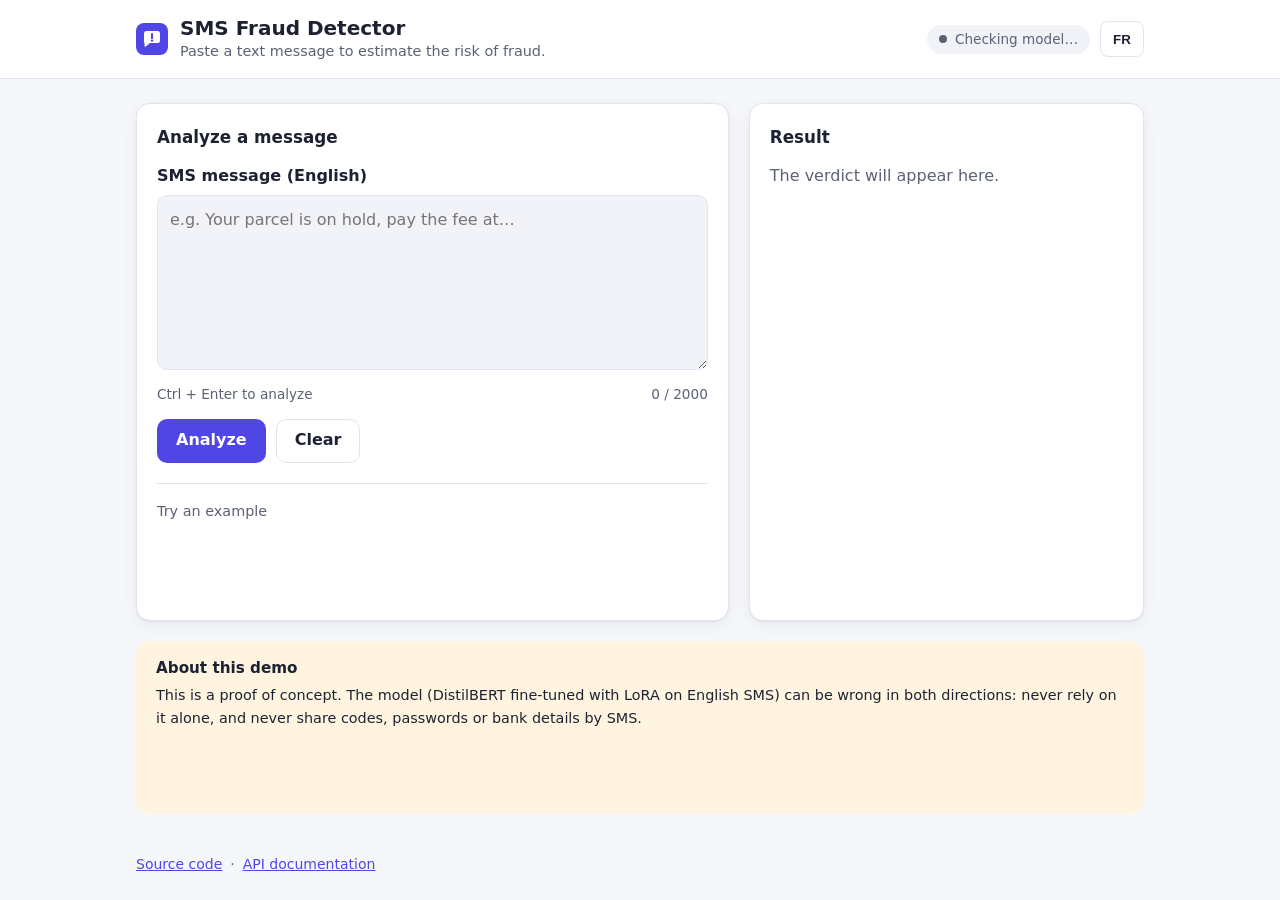
==== public/index.html @ 95bf5765 "feat(web): add the new page structure and styles in public/ public/ is what Vercel serves from its C" ====
<!DOCTYPE html>
<html lang="en">
<head>
    <meta charset="UTF-8">
    <meta name="viewport" content="width=device-width, initial-scale=1.0">
    <meta name="description" content="Check whether an SMS message looks like a fraud attempt.">
    <!-- Base URL of the API. Empty = same origin (Vercel, nginx). -->
    <meta name="api-base" content="">
    <title>SMS Fraud Detector</title>
    <link rel="icon" href="favicon.svg" type="image/svg+xml">
    <link rel="stylesheet" href="styles.css">
</head>
<body>
    <a class="skip-link" href="#message" data-i18n="skip">Skip to the message field</a>

    <header class="site-header">
        <div class="container header-row">
            <div class="brand">
                <img src="favicon.svg" alt="" width="32" height="32">
                <div>
                    <h1 data-i18n="title">SMS Fraud Detector</h1>
                    <p class="tagline" data-i18n="tagline">Paste a text message to estimate the risk of fraud.</p>
                </div>
            </div>
            <div class="header-tools">
                <span id="status" class="status status--pending" role="status">
                    <span class="status-dot" aria-hidden="true"></span>
                    <span id="statusText" data-i18n="status.checking">Checking model…</span>
                </span>
                <button id="langToggle" class="lang-toggle" type="button" aria-label="Français">FR</button>
            </div>
        </div>
    </header>

    <main class="container layout">
        <section class="card" aria-labelledby="analyzeTitle">
            <h2 id="analyzeTitle" data-i18n="analyze.title">Analyze a message</h2>
            <form id="analyzeForm" novalidate>
                <label for="message" class="field-label" data-i18n="analyze.label">SMS message (English)</label>
                <textarea id="message" name="message" rows="6" maxlength="2000"
                          data-i18n-placeholder="analyze.placeholder"
                          placeholder="e.g. Your parcel is on hold, pay the fee at…"
                          aria-describedby="counter hint"></textarea>
                <div class="field-meta">
                    <span id="hint" data-i18n="analyze.hint">Ctrl + Enter to analyze</span>
                    <span id="counter" aria-live="polite">0 / 2000</span>
                </div>
                <div class="actions">
                    <button id="analyzeButton" class="button button--primary" type="submit">
                        <span class="spinner" aria-hidden="true"></span>
                        <span data-i18n="analyze.submit">Analyze</span>
                    </button>
                    <button id="clearButton" class="button button--ghost" type="button" data-i18n="analyze.clear">Clear</button>
                </div>
            </form>

            <div class="examples">
                <p class="examples-title" data-i18n="examples.title">Try an example</p>
                <ul class="chips" id="examples"></ul>
            </div>
        </section>

        <section class="card result" id="result" data-state="idle" aria-labelledby="resultTitle">
            <h2 id="resultTitle" data-i18n="result.title">Result</h2>
            <div id="resultBody" aria-live="polite">
                <p class="result-idle" data-i18n="result.idle">The verdict will appear here.</p>

                <div class="result-loading">
                    <span class="spinner spinner--large" aria-hidden="true"></span>
                    <span data-i18n="result.loading">Analyzing…</span>
                </div>

                <div class="result-error" role="alert">
                    <p id="errorText"></p>
                    <button id="retryButton" class="button button--ghost" type="button" data-i18n="result.retry">Try again</button>
                </div>

                <div class="result-verdict">
                    <p class="verdict">
                        <span class="verdict-icon" aria-hidden="true"></span>
                        <span id="verdictText"></span>
                    </p>
                    <p id="verdictHelp" class="verdict-help"></p>

                    <div class="meter" id="meter" role="meter" aria-valuemin="0" aria-valuemax="100" aria-labelledby="scoreLabel">
                        <div class="meter-fill" id="meterFill"></div>
                        <div class="meter-threshold" id="meterThreshold"></div>
                    </div>

                    <dl class="details">
                        <div><dt id="scoreLabel" data-i18n="result.score">Fraud score</dt><dd id="scoreValue"></dd></div>
                        <div><dt data-i18n="result.threshold">Alert threshold</dt><dd id="thresholdValue"></dd></div>
                        <div><dt data-i18n="result.latency">Analysis time</dt><dd id="latencyValue"></dd></div>
                        <div><dt data-i18n="result.model">Model</dt><dd id="modelValue"></dd></div>
                    </dl>
                </div>
            </div>
        </section>

        <aside class="notice" aria-labelledby="noticeTitle">
            <h2 id="noticeTitle" data-i18n="notice.title">About this demo</h2>
            <p data-i18n="notice.body">This is a proof of concept. The model (DistilBERT fine-tuned with LoRA on English SMS) can be wrong in both directions: never rely on it alone, and never share codes, passwords or bank details by SMS.</p>
        </aside>
    </main>

    <footer class="site-footer">
        <div class="container">
            <a href="https://github.com/LandryJoelYvesSEBEOGO/Finetuning-sms-fraud-detection-model-and-Deployment-on-_AWS-EC2-instance" data-i18n="footer.source">Source code</a>
            <span aria-hidden="true">·</span>
            <a href="/docs" data-i18n="footer.api">API documentation</a>
        </div>
    </footer>

    <script src="i18n.js"></script>
    <script src="app.js"></script>
</body>
</html>
---- public/styles.css ----
:root {
    --bg: #f6f7fb;
    --surface: #ffffff;
    --surface-muted: #f1f3f9;
    --border: #e2e5ef;
    --text: #1d2233;
    --text-muted: #5b6275;
    --accent: #4f46e5;
    --accent-hover: #4338ca;
    --accent-contrast: #ffffff;
    --focus: #818cf8;
    --fraud: #c62828;
    --fraud-soft: #fdecec;
    --legit: #1b7a3d;
    --legit-soft: #e7f6ec;
    --warning: #a15c00;
    --warning-soft: #fff4e0;
    --radius: 14px;
    --shadow: 0 1px 2px rgba(16, 24, 40, 0.06), 0 4px 16px rgba(16, 24, 40, 0.06);
    color-scheme: light;
}

@media (prefers-color-scheme: dark) {
    :root {
        --bg: #0f1220;
        --surface: #171b2d;
        --surface-muted: #1f2439;
        --border: #2b3150;
        --text: #e8eaf3;
        --text-muted: #a3a9c2;
        --accent: #818cf8;
        --accent-hover: #a5b4fc;
        --accent-contrast: #0f1220;
        --focus: #a5b4fc;
        --fraud: #ff8a80;
        --fraud-soft: #3a1d22;
        --legit: #6fdc95;
        --legit-soft: #17322a;
        --warning: #ffc266;
        --warning-soft: #3a2e17;
        --shadow: none;
        color-scheme: dark;
    }
}

*,
*::before,
*::after {
    box-sizing: border-box;
}

body {
    margin: 0;
    min-height: 100vh;
    display: flex;
    flex-direction: column;
    background: var(--bg);
    color: var(--text);
    font: 16px/1.55 system-ui, -apple-system, "Segoe UI", Roboto, sans-serif;
}

h1, h2, p {
    margin: 0;
}

a {
    color: var(--accent);
}

:focus-visible {
    outline: 3px solid var(--focus);
    outline-offset: 2px;
}

.container {
    width: 100%;
    max-width: 1040px;
    margin: 0 auto;
    padding: 0 16px;
}

.skip-link {
    position: absolute;
    left: -9999px;
}

.skip-link:focus {
    left: 16px;
    top: 8px;
    z-index: 10;
    padding: 8px 12px;
    background: var(--surface);
    border-radius: 8px;
}

/* Header */
.site-header {
    background: var(--surface);
    border-bottom: 1px solid var(--border);
    padding: 16px 0;
}

.header-row {
    display: flex;
    align-items: center;
    justify-content: space-between;
    gap: 16px;
    flex-wrap: wrap;
}

.brand {
    display: flex;
    align-items: center;
    gap: 12px;
}

.brand h1 {
    font-size: 1.25rem;
    line-height: 1.2;
}

.tagline {
    color: var(--text-muted);
    font-size: 0.9rem;
}

.header-tools {
    display: flex;
    align-items: center;
    gap: 10px;
}

.status {
    display: inline-flex;
    align-items: center;
    gap: 8px;
    padding: 4px 12px;
    border-radius: 999px;
    font-size: 0.85rem;
    background: var(--surface-muted);
    color: var(--text-muted);
}

.status-dot {
    width: 8px;
    height: 8px;
    border-radius: 50%;
    background: currentColor;
}

.status--ready { background: var(--legit-soft); color: var(--legit); }
.status--warming { background: var(--warning-soft); color: var(--warning); }
.status--down { background: var(--fraud-soft); color: var(--fraud); }
.status--pending .status-dot,
.status--warming .status-dot { animation: pulse 1.2s ease-in-out infinite; }

.lang-toggle {
    min-width: 44px;
    min-height: 36px;
    border: 1px solid var(--border);
    border-radius: 8px;
    background: var(--surface);
    color: var(--text);
    font-weight: 600;
    cursor: pointer;
}

/* Layout */
.layout {
    flex: 1;
    display: grid;
    grid-template-columns: minmax(0, 3fr) minmax(0, 2fr);
    grid-template-areas:
        "analyze result"
        "notice notice";
    gap: 20px;
    padding-top: 24px;
    padding-bottom: 24px;
}

.layout > .card:first-child { grid-area: analyze; }
.layout > .result { grid-area: result; }
.layout > .notice { grid-area: notice; }

@media (max-width: 760px) {
    .layout {
        grid-template-columns: minmax(0, 1fr);
        grid-template-areas: "analyze" "result" "notice";
    }
}

.card {
    background: var(--surface);
    border: 1px solid var(--border);
    border-radius: var(--radius);
    box-shadow: var(--shadow);
    padding: 20px;
}

.card h2 {
    font-size: 1.05rem;
    margin-bottom: 14px;
}

/* Form */
.field-label {
    display: block;
    font-weight: 600;
    margin-bottom: 6px;
}

textarea {
    width: 100%;
    resize: vertical;
    min-height: 140px;
    padding: 12px;
    border: 1px solid var(--border);
    border-radius: 10px;
    background: var(--surface-muted);
    color: var(--text);
    font: inherit;
}

textarea:focus-visible {
    outline-offset: 0;
}

.field-meta {
    display: flex;
    justify-content: space-between;
    gap: 12px;
    margin-top: 6px;
    color: var(--text-muted);
    font-size: 0.85rem;
}

.field-meta .over-limit {
    color: var(--fraud);
}

.actions {
    display: flex;
    gap: 10px;
    margin-top: 14px;
}

.button {
    display: inline-flex;
    align-items: center;
    justify-content: center;
    gap: 8px;
    min-height: 44px;
    padding: 0 18px;
    border-radius: 10px;
    border: 1px solid transparent;
    font: inherit;
    font-weight: 600;
    cursor: pointer;
}

.button:disabled {
    cursor: not-allowed;
    opacity: 0.6;
}

.button--primary {
    background: var(--accent);
    color: var(--accent-contrast);
}

.button--primary:hover:not(:disabled) {
    background: var(--accent-hover);
}

.button--ghost {
    background: transparent;
    border-color: var(--border);
    color: var(--text);
}

.button--ghost:hover:not(:disabled) {
    background: var(--surface-muted);
}

.spinner {
    display: none;
    width: 16px;
    height: 16px;
    border: 2px solid currentColor;
    border-right-color: transparent;
    border-radius: 50%;
    animation: spin 0.7s linear infinite;
}

.spinner--large {
    display: inline-block;
    width: 22px;
    height: 22px;
}

.button[aria-busy="true"] .spinner {
    display: inline-block;
}

/* Examples */
.examples {
    margin-top: 20px;
    padding-top: 16px;
    border-top: 1px solid var(--border);
}

.examples-title {
    font-size: 0.9rem;
    color: var(--text-muted);
    margin-bottom: 8px;
}

.chips {
    display: flex;
    flex-wrap: wrap;
    gap: 8px;
    margin: 0;
    padding: 0;
    list-style: none;
}

.chip {
    min-height: 36px;
    padding: 6px 12px;
    border: 1px solid var(--border);
    border-radius: 999px;
    background: var(--surface-muted);
    color: var(--text);
    font: inherit;
    font-size: 0.875rem;
    cursor: pointer;
}

.chip:hover {
    border-color: var(--accent);
}

/* Result states */
.result-idle,
.result-loading,
.result-error,
.result-verdict {
    display: none;
}

.result[data-state="idle"] .result-idle,
.result[data-state="error"] .result-error,
.result[data-state="fraud"] .result-verdict,
.result[data-state="legit"] .result-verdict {
    display: block;
}

.result[data-state="loading"] .result-loading {
    display: flex;
    align-items: center;
    gap: 10px;
}

.result-idle {
    color: var(--text-muted);
}

.result-error p {
    color: var(--fraud);
    margin-bottom: 12px;
}

.verdict {
    display: flex;
    align-items: center;
    gap: 10px;
    font-size: 1.35rem;
    font-weight: 700;
}

.verdict-icon {
    display: inline-grid;
    place-items: center;
    width: 34px;
    height: 34px;
    border-radius: 50%;
    font-size: 1.1rem;
}

.result[data-state="fraud"] .verdict { color: var(--fraud); }
.result[data-state="fraud"] .verdict-icon { background: var(--fraud-soft); }
.result[data-state="fraud"] .verdict-icon::before { content: "!"; }
.result[data-state="legit"] .verdict { color: var(--legit); }
.result[data-state="legit"] .verdict-icon { background: var(--legit-soft); }
.result[data-state="legit"] .verdict-icon::before { content: "✓"; }

.verdict-help {
    margin-top: 6px;
    color: var(--text-muted);
}

.meter {
    position: relative;
    height: 12px;
    margin: 18px 0 6px;
    border-radius: 999px;
    background: var(--surface-muted);
    overflow: visible;
}

.meter-fill {
    height: 100%;
    width: 0;
    border-radius: inherit;
    transition: width 0.4s ease;
}

.result[data-state="fraud"] .meter-fill { background: var(--fraud); }
.result[data-state="legit"] .meter-fill { background: var(--legit); }

.meter-threshold {
    position: absolute;
    top: -4px;
    bottom: -4px;
    width: 2px;
    background: var(--text);
    opacity: 0.6;
}

.details {
    display: grid;
    grid-template-columns: repeat(2, minmax(0, 1fr));
    gap: 12px;
    margin: 16px 0 0;
}

.details dt {
    font-size: 0.8rem;
    color: var(--text-muted);
}

.details dd {
    margin: 0;
    font-weight: 600;
    overflow-wrap: anywhere;
}

/* Notice and footer */
.notice {
    padding: 16px 20px;
    border-radius: var(--radius);
    background: var(--warning-soft);
    color: var(--text);
}

.notice h2 {
    font-size: 0.95rem;
    margin-bottom: 4px;
}

.notice p {
    font-size: 0.9rem;
}

.site-footer {
    padding: 16px 0 24px;
    color: var(--text-muted);
    font-size: 0.875rem;
}

.site-footer .container {
    display: flex;
    gap: 8px;
}

@keyframes spin {
    to { transform: rotate(360deg); }
}

@keyframes pulse {
    50% { opacity: 0.35; }
}

@media (prefers-reduced-motion: reduce) {
    *, *::before, *::after {
        animation: none !important;
        transition: none !important;
    }
}
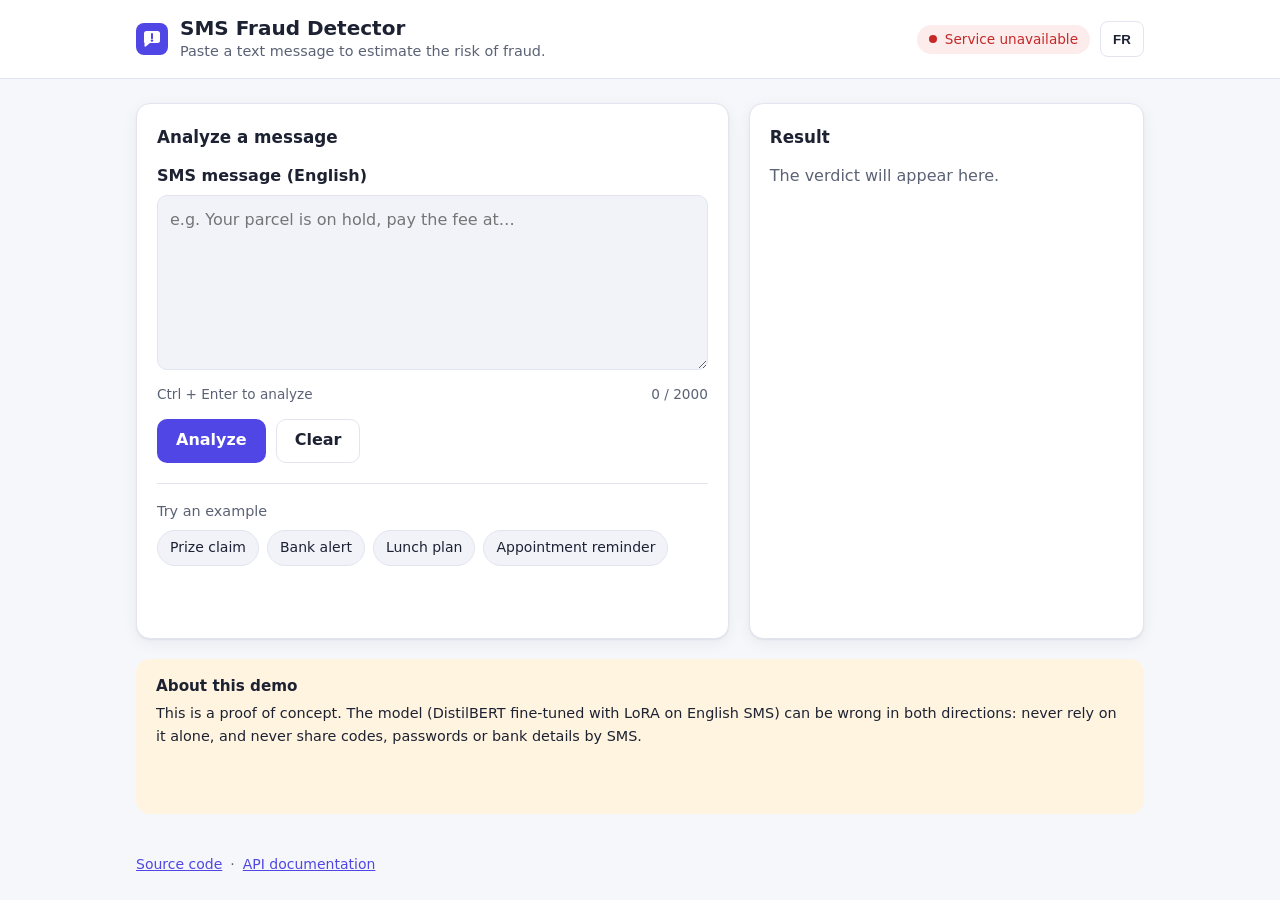
==== commit d04dd81e: "fix(web): give the model version a full row in the result details Co-Authored-By: Claude Opus 5.5 <n" ====
--- a/public/index.html
+++ b/public/index.html
@@ -91,7 +91,7 @@
                         <div><dt id="scoreLabel" data-i18n="result.score">Fraud score</dt><dd id="scoreValue"></dd></div>
                         <div><dt data-i18n="result.threshold">Alert threshold</dt><dd id="thresholdValue"></dd></div>
                         <div><dt data-i18n="result.latency">Analysis time</dt><dd id="latencyValue"></dd></div>
-                        <div><dt data-i18n="result.model">Model</dt><dd id="modelValue"></dd></div>
+                        <div class="details-wide"><dt data-i18n="result.model">Model</dt><dd id="modelValue"></dd></div>
                     </dl>
                 </div>
             </div>
--- a/public/styles.css
+++ b/public/styles.css
@@ -439,6 +439,10 @@
     color: var(--text-muted);
 }
 
+.details .details-wide {
+    grid-column: 1 / -1;
+}
+
 .details dd {
     margin: 0;
     font-weight: 600;
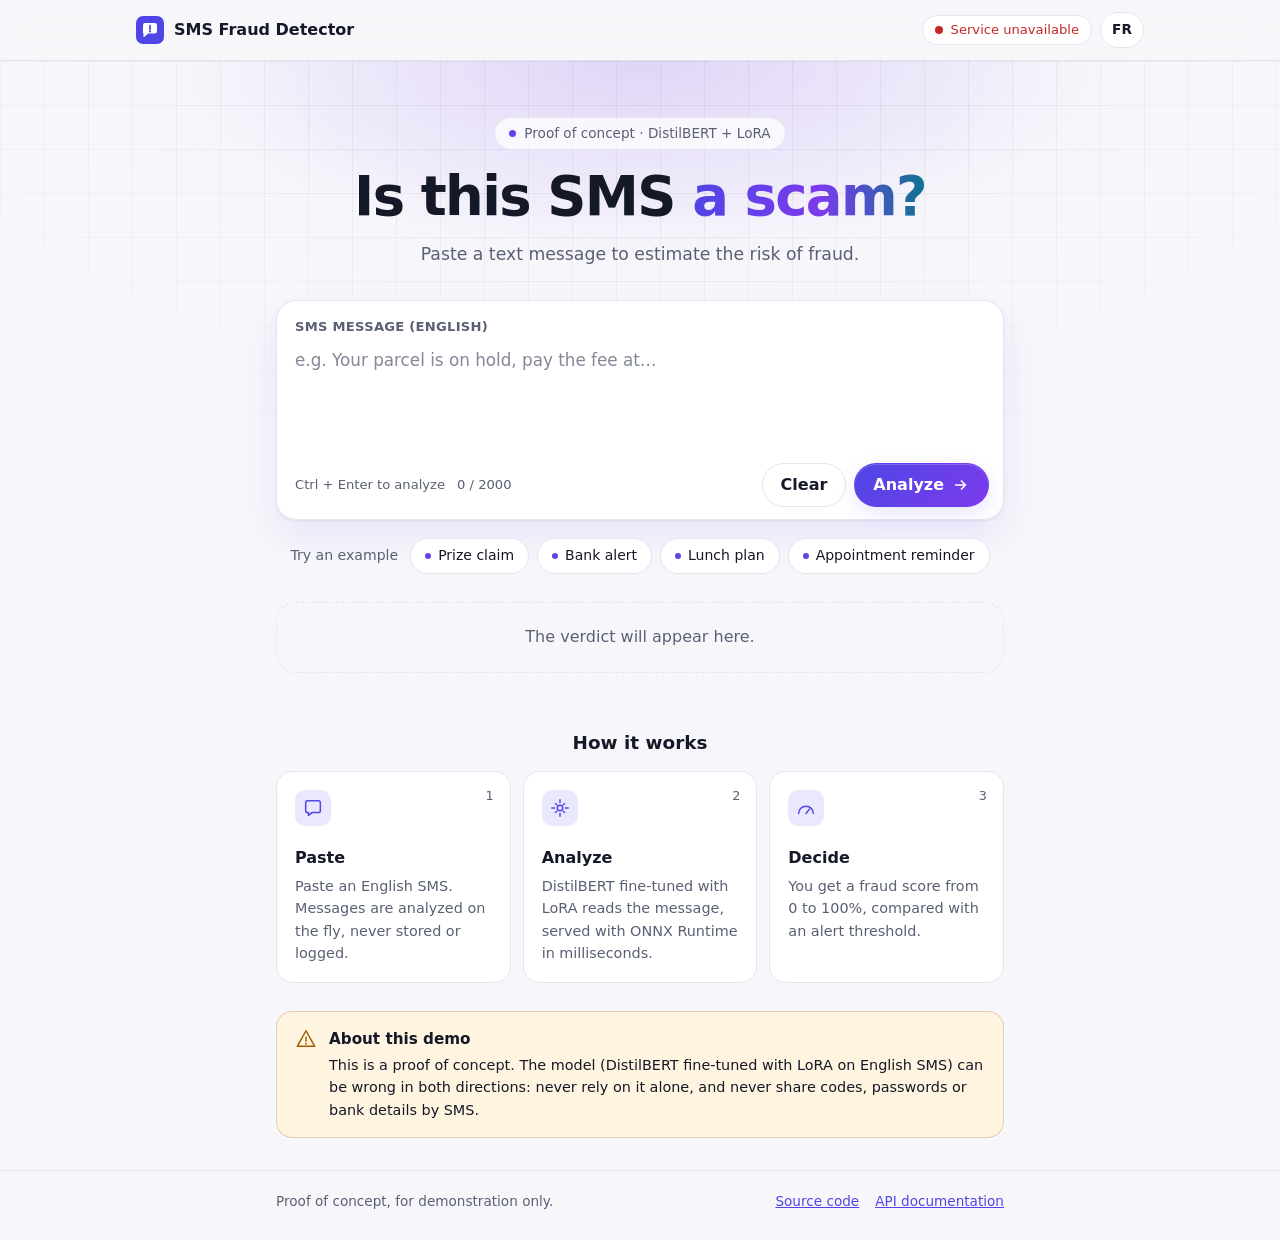
==== commit a2964cbb: "feat(web): redesign the page with patterns from 21st.dev Rebuilt in plain HTML/CSS (no framework, no" ====
--- a/public/index.html
+++ b/public/index.html
@@ -4,7 +4,9 @@
     <meta charset="UTF-8">
     <meta name="viewport" content="width=device-width, initial-scale=1.0">
     <meta name="description" content="Check whether an SMS message looks like a fraud attempt.">
-    <!-- Base URL of the API. Empty = same origin (Vercel, nginx). -->
+    <meta name="theme-color" content="#f7f7fb" media="(prefers-color-scheme: light)">
+    <meta name="theme-color" content="#0b0d17" media="(prefers-color-scheme: dark)">
+    <!-- Base URL of the API. Empty = same origin (Vercel, local). -->
     <meta name="api-base" content="">
     <title>SMS Fraud Detector</title>
     <link rel="icon" href="favicon.svg" type="image/svg+xml">
@@ -13,16 +15,13 @@
 <body>
     <a class="skip-link" href="#message" data-i18n="skip">Skip to the message field</a>
 
-    <header class="site-header">
-        <div class="container header-row">
-            <div class="brand">
-                <img src="favicon.svg" alt="" width="32" height="32">
-                <div>
-                    <h1 data-i18n="title">SMS Fraud Detector</h1>
-                    <p class="tagline" data-i18n="tagline">Paste a text message to estimate the risk of fraud.</p>
-                </div>
-            </div>
-            <div class="header-tools">
+    <header class="topbar">
+        <div class="container topbar-row">
+            <a class="brand" href="/">
+                <img src="favicon.svg" alt="" width="28" height="28">
+                <span class="brand-name" data-i18n="title">SMS Fraud Detector</span>
+            </a>
+            <div class="topbar-tools">
                 <span id="status" class="status status--pending" role="status">
                     <span class="status-dot" aria-hidden="true"></span>
                     <span id="statusText" data-i18n="status.checking">Checking model…</span>
@@ -32,82 +31,149 @@
         </div>
     </header>
 
-    <main class="container layout">
-        <section class="card" aria-labelledby="analyzeTitle">
-            <h2 id="analyzeTitle" data-i18n="analyze.title">Analyze a message</h2>
-            <form id="analyzeForm" novalidate>
-                <label for="message" class="field-label" data-i18n="analyze.label">SMS message (English)</label>
-                <textarea id="message" name="message" rows="6" maxlength="2000"
-                          data-i18n-placeholder="analyze.placeholder"
-                          placeholder="e.g. Your parcel is on hold, pay the fee at…"
-                          aria-describedby="counter hint"></textarea>
-                <div class="field-meta">
-                    <span id="hint" data-i18n="analyze.hint">Ctrl + Enter to analyze</span>
-                    <span id="counter" aria-live="polite">0 / 2000</span>
+    <main>
+        <section class="hero" aria-labelledby="heroTitle">
+            <div class="hero-backdrop" aria-hidden="true"></div>
+            <div class="container narrow">
+                <p class="eyebrow">
+                    <span class="eyebrow-dot" aria-hidden="true"></span>
+                    <span data-i18n="hero.badge">Proof of concept · DistilBERT + LoRA</span>
+                </p>
+                <h1 id="heroTitle">
+                    <span data-i18n="hero.title1">Is this SMS</span>
+                    <span class="gradient-text" data-i18n="hero.title2">a scam?</span>
+                </h1>
+                <p class="hero-lead" data-i18n="tagline">Paste a text message to estimate the risk of fraud.</p>
+
+                <form id="analyzeForm" class="composer" novalidate aria-labelledby="analyzeTitle">
+                    <h2 id="analyzeTitle" class="visually-hidden" data-i18n="analyze.title">Analyze a message</h2>
+                    <label for="message" class="composer-label" data-i18n="analyze.label">SMS message (English)</label>
+                    <textarea id="message" name="message" rows="4" maxlength="2000"
+                              data-i18n-placeholder="analyze.placeholder"
+                              placeholder="e.g. Your parcel is on hold, pay the fee at…"
+                              aria-describedby="counter hint"></textarea>
+                    <div class="composer-bar">
+                        <div class="composer-meta">
+                            <span id="hint" class="kbd-hint" data-i18n="analyze.hint">Ctrl + Enter to analyze</span>
+                            <span id="counter" aria-live="polite">0 / 2000</span>
+                        </div>
+                        <div class="composer-actions">
+                            <button id="clearButton" class="button button--ghost" type="button" data-i18n="analyze.clear">Clear</button>
+                            <button id="analyzeButton" class="button button--primary" type="submit">
+                                <span class="spinner" aria-hidden="true"></span>
+                                <span data-i18n="analyze.submit">Analyze</span>
+                                <svg class="button-icon" viewBox="0 0 20 20" aria-hidden="true">
+                                    <path d="M4 10h11m0 0-4.5-4.5M15 10l-4.5 4.5" fill="none" stroke="currentColor" stroke-width="1.8" stroke-linecap="round" stroke-linejoin="round"/>
+                                </svg>
+                            </button>
+                        </div>
+                    </div>
+                </form>
+
+                <div class="examples">
+                    <p class="examples-title" data-i18n="examples.title">Try an example</p>
+                    <ul class="chips" id="examples"></ul>
                 </div>
-                <div class="actions">
-                    <button id="analyzeButton" class="button button--primary" type="submit">
-                        <span class="spinner" aria-hidden="true"></span>
-                        <span data-i18n="analyze.submit">Analyze</span>
-                    </button>
-                    <button id="clearButton" class="button button--ghost" type="button" data-i18n="analyze.clear">Clear</button>
-                </div>
-            </form>
 
-            <div class="examples">
-                <p class="examples-title" data-i18n="examples.title">Try an example</p>
-                <ul class="chips" id="examples"></ul>
+                <section class="result" id="result" data-state="idle" aria-labelledby="resultTitle">
+                    <h2 id="resultTitle" class="visually-hidden" data-i18n="result.title">Result</h2>
+                    <div id="resultBody" aria-live="polite">
+                        <p class="result-idle" data-i18n="result.idle">The verdict will appear here.</p>
+
+                        <div class="result-loading">
+                            <span class="spinner spinner--large" aria-hidden="true"></span>
+                            <span data-i18n="result.loading">Analyzing…</span>
+                        </div>
+
+                        <div class="result-error" role="alert">
+                            <p id="errorText"></p>
+                            <button id="retryButton" class="button button--ghost" type="button" data-i18n="result.retry">Try again</button>
+                        </div>
+
+                        <div class="result-verdict">
+                            <div class="verdict-head">
+                                <span class="verdict-icon" aria-hidden="true"></span>
+                                <div class="verdict-copy">
+                                    <p class="verdict" id="verdictText"></p>
+                                    <p id="verdictHelp" class="verdict-help"></p>
+                                </div>
+                                <div class="score">
+                                    <span id="scoreValue" class="score-value"></span>
+                                    <span id="scoreLabel" class="score-label" data-i18n="result.score">Fraud score</span>
+                                </div>
+                            </div>
+
+                            <div class="meter" id="meter" role="meter" aria-valuemin="0" aria-valuemax="100" aria-labelledby="scoreLabel">
+                                <div class="meter-fill" id="meterFill"></div>
+                                <div class="meter-threshold" id="meterThreshold"></div>
+                            </div>
+                            <div class="meter-scale" aria-hidden="true">
+                                <span>0%</span>
+                                <span>100%</span>
+                            </div>
+
+                            <dl class="details">
+                                <div><dt data-i18n="result.threshold">Alert threshold</dt><dd id="thresholdValue"></dd></div>
+                                <div><dt data-i18n="result.latency">Analysis time</dt><dd id="latencyValue"></dd></div>
+                                <div class="details-wide"><dt data-i18n="result.model">Model</dt><dd id="modelValue"></dd></div>
+                            </dl>
+                        </div>
+                    </div>
+                </section>
             </div>
         </section>
 
-        <section class="card result" id="result" data-state="idle" aria-labelledby="resultTitle">
-            <h2 id="resultTitle" data-i18n="result.title">Result</h2>
-            <div id="resultBody" aria-live="polite">
-                <p class="result-idle" data-i18n="result.idle">The verdict will appear here.</p>
+        <section class="steps container narrow" aria-labelledby="stepsTitle">
+            <h2 id="stepsTitle" data-i18n="steps.title">How it works</h2>
+            <ol class="steps-list">
+                <li class="step">
+                    <svg class="step-icon" viewBox="0 0 24 24" aria-hidden="true">
+                        <path d="M4 6a2 2 0 0 1 2-2h12a2 2 0 0 1 2 2v9a2 2 0 0 1-2 2h-7l-4 3v-3H6a2 2 0 0 1-2-2z" fill="none" stroke="currentColor" stroke-width="1.6" stroke-linejoin="round"/>
+                    </svg>
+                    <h3 data-i18n="steps.1.title">Paste</h3>
+                    <p data-i18n="steps.1.body">Paste an English SMS. Messages are analyzed on the fly, never stored or logged.</p>
+                </li>
+                <li class="step">
+                    <svg class="step-icon" viewBox="0 0 24 24" aria-hidden="true">
+                        <path d="M12 3v3m0 12v3M3 12h3m12 0h3M7 7l1.5 1.5m7 7L17 17M7 17l1.5-1.5m7-7L17 7" fill="none" stroke="currentColor" stroke-width="1.6" stroke-linecap="round"/>
+                        <circle cx="12" cy="12" r="3" fill="none" stroke="currentColor" stroke-width="1.6"/>
+                    </svg>
+                    <h3 data-i18n="steps.2.title">Analyze</h3>
+                    <p data-i18n="steps.2.body">DistilBERT fine-tuned with LoRA reads the message, served with ONNX Runtime in milliseconds.</p>
+                </li>
+                <li class="step">
+                    <svg class="step-icon" viewBox="0 0 24 24" aria-hidden="true">
+                        <path d="M4 18a8 8 0 0 1 16 0" fill="none" stroke="currentColor" stroke-width="1.6" stroke-linecap="round"/>
+                        <path d="m12 18 4-5" fill="none" stroke="currentColor" stroke-width="1.6" stroke-linecap="round"/>
+                    </svg>
+                    <h3 data-i18n="steps.3.title">Decide</h3>
+                    <p data-i18n="steps.3.body">You get a fraud score from 0 to 100%, compared with an alert threshold.</p>
+                </li>
+            </ol>
+        </section>
 
-                <div class="result-loading">
-                    <span class="spinner spinner--large" aria-hidden="true"></span>
-                    <span data-i18n="result.loading">Analyzing…</span>
-                </div>
-
-                <div class="result-error" role="alert">
-                    <p id="errorText"></p>
-                    <button id="retryButton" class="button button--ghost" type="button" data-i18n="result.retry">Try again</button>
-                </div>
-
-                <div class="result-verdict">
-                    <p class="verdict">
-                        <span class="verdict-icon" aria-hidden="true"></span>
-                        <span id="verdictText"></span>
-                    </p>
-                    <p id="verdictHelp" class="verdict-help"></p>
-
-                    <div class="meter" id="meter" role="meter" aria-valuemin="0" aria-valuemax="100" aria-labelledby="scoreLabel">
-                        <div class="meter-fill" id="meterFill"></div>
-                        <div class="meter-threshold" id="meterThreshold"></div>
-                    </div>
-
-                    <dl class="details">
-                        <div><dt id="scoreLabel" data-i18n="result.score">Fraud score</dt><dd id="scoreValue"></dd></div>
-                        <div><dt data-i18n="result.threshold">Alert threshold</dt><dd id="thresholdValue"></dd></div>
-                        <div><dt data-i18n="result.latency">Analysis time</dt><dd id="latencyValue"></dd></div>
-                        <div class="details-wide"><dt data-i18n="result.model">Model</dt><dd id="modelValue"></dd></div>
-                    </dl>
+        <aside class="container narrow" aria-labelledby="noticeTitle">
+            <div class="notice">
+                <svg class="notice-icon" viewBox="0 0 24 24" aria-hidden="true">
+                    <path d="M12 3 2.5 20h19z" fill="none" stroke="currentColor" stroke-width="1.6" stroke-linejoin="round"/>
+                    <path d="M12 10v4.5" stroke="currentColor" stroke-width="1.6" stroke-linecap="round"/>
+                    <circle cx="12" cy="17.2" r="1" fill="currentColor"/>
+                </svg>
+                <div>
+                    <h2 id="noticeTitle" data-i18n="notice.title">About this demo</h2>
+                    <p data-i18n="notice.body">This is a proof of concept. The model (DistilBERT fine-tuned with LoRA on English SMS) can be wrong in both directions: never rely on it alone, and never share codes, passwords or bank details by SMS.</p>
                 </div>
             </div>
-        </section>
-
-        <aside class="notice" aria-labelledby="noticeTitle">
-            <h2 id="noticeTitle" data-i18n="notice.title">About this demo</h2>
-            <p data-i18n="notice.body">This is a proof of concept. The model (DistilBERT fine-tuned with LoRA on English SMS) can be wrong in both directions: never rely on it alone, and never share codes, passwords or bank details by SMS.</p>
         </aside>
     </main>
 
     <footer class="site-footer">
-        <div class="container">
-            <a href="https://github.com/LandryJoelYvesSEBEOGO/Finetuning-sms-fraud-detection-model-and-Deployment-on-_AWS-EC2-instance" data-i18n="footer.source">Source code</a>
-            <span aria-hidden="true">·</span>
-            <a href="/docs" data-i18n="footer.api">API documentation</a>
+        <div class="container narrow footer-row">
+            <span data-i18n="footer.note">Proof of concept, for demonstration only.</span>
+            <nav class="footer-links" aria-label="Links">
+                <a href="https://github.com/LandryJoelYvesSEBEOGO/Finetuning-sms-fraud-detection-model-and-Deployment-on-_AWS-EC2-instance" data-i18n="footer.source">Source code</a>
+                <a href="/docs" data-i18n="footer.api">API documentation</a>
+            </nav>
         </div>
     </footer>
 
--- a/public/styles.css
+++ b/public/styles.css
@@ -1,44 +1,64 @@
+/* Design inspired by 21st.dev patterns (hero with grid backdrop, glowing
+   prompt box with a border beam, number ticker, gradient meter), rebuilt in
+   plain CSS: no framework, no external font, compatible with a strict CSP. */
+
+@property --beam-angle {
+    syntax: "<angle>";
+    inherits: false;
+    initial-value: 0deg;
+}
+
 :root {
-    --bg: #f6f7fb;
+    --bg: #f7f7fb;
     --surface: #ffffff;
-    --surface-muted: #f1f3f9;
-    --border: #e2e5ef;
-    --text: #1d2233;
-    --text-muted: #5b6275;
+    --surface-muted: #f1f2f8;
+    --border: #e3e5ef;
+    --text: #151827;
+    --text-muted: #5a6074;
     --accent: #4f46e5;
-    --accent-hover: #4338ca;
-    --accent-contrast: #ffffff;
+    --accent-2: #7c3aed;
+    --accent-3: #0e7490;
+    --on-accent: #ffffff;
     --focus: #818cf8;
+    --glow: rgba(99, 102, 241, 0.16);
+    --glow-strong: rgba(124, 58, 237, 0.18);
+    --grid: rgba(21, 24, 39, 0.06);
     --fraud: #c62828;
     --fraud-soft: #fdecec;
     --legit: #1b7a3d;
     --legit-soft: #e7f6ec;
     --warning: #a15c00;
     --warning-soft: #fff4e0;
-    --radius: 14px;
-    --shadow: 0 1px 2px rgba(16, 24, 40, 0.06), 0 4px 16px rgba(16, 24, 40, 0.06);
+    --radius: 20px;
+    --shadow: 0 1px 2px rgba(16, 24, 40, 0.05), 0 8px 24px rgba(16, 24, 40, 0.06);
+    --shadow-lg: 0 1px 2px rgba(16, 24, 40, 0.06), 0 16px 40px rgba(79, 70, 229, 0.1);
     color-scheme: light;
 }
 
 @media (prefers-color-scheme: dark) {
     :root {
-        --bg: #0f1220;
-        --surface: #171b2d;
-        --surface-muted: #1f2439;
-        --border: #2b3150;
-        --text: #e8eaf3;
+        --bg: #0b0d17;
+        --surface: #13162a;
+        --surface-muted: #1b1f38;
+        --border: #272c4b;
+        --text: #eceef7;
         --text-muted: #a3a9c2;
         --accent: #818cf8;
-        --accent-hover: #a5b4fc;
-        --accent-contrast: #0f1220;
+        --accent-2: #c084fc;
+        --accent-3: #67e8f9;
+        --on-accent: #0b0d17;
         --focus: #a5b4fc;
+        --glow: rgba(129, 140, 248, 0.2);
+        --glow-strong: rgba(129, 140, 248, 0.22);
+        --grid: rgba(236, 238, 247, 0.06);
         --fraud: #ff8a80;
         --fraud-soft: #3a1d22;
         --legit: #6fdc95;
-        --legit-soft: #17322a;
+        --legit-soft: #16302a;
         --warning: #ffc266;
-        --warning-soft: #3a2e17;
+        --warning-soft: #362b16;
         --shadow: none;
+        --shadow-lg: 0 16px 48px rgba(0, 0, 0, 0.35);
         color-scheme: dark;
     }
 }
@@ -57,9 +77,14 @@
     background: var(--bg);
     color: var(--text);
     font: 16px/1.55 system-ui, -apple-system, "Segoe UI", Roboto, sans-serif;
-}
-
-h1, h2, p {
+    -webkit-font-smoothing: antialiased;
+}
+
+main {
+    flex: 1;
+}
+
+h1, h2, h3, p {
     margin: 0;
 }
 
@@ -79,6 +104,19 @@
     padding: 0 16px;
 }
 
+.container.narrow {
+    max-width: 760px;
+}
+
+.visually-hidden {
+    position: absolute;
+    width: 1px;
+    height: 1px;
+    overflow: hidden;
+    clip: rect(0 0 0 0);
+    white-space: nowrap;
+}
+
 .skip-link {
     position: absolute;
     left: -9999px;
@@ -87,47 +125,44 @@
 .skip-link:focus {
     left: 16px;
     top: 8px;
-    z-index: 10;
+    z-index: 20;
     padding: 8px 12px;
     background: var(--surface);
     border-radius: 8px;
 }
 
-/* Header */
-.site-header {
-    background: var(--surface);
+/* Top bar */
+.topbar {
+    position: sticky;
+    top: 0;
+    z-index: 10;
     border-bottom: 1px solid var(--border);
-    padding: 16px 0;
-}
-
-.header-row {
+    background: color-mix(in srgb, var(--bg) 80%, transparent);
+    backdrop-filter: blur(12px);
+}
+
+.topbar-row {
     display: flex;
     align-items: center;
     justify-content: space-between;
-    gap: 16px;
-    flex-wrap: wrap;
+    gap: 12px;
+    min-height: 60px;
 }
 
 .brand {
-    display: flex;
-    align-items: center;
-    gap: 12px;
-}
-
-.brand h1 {
-    font-size: 1.25rem;
-    line-height: 1.2;
-}
-
-.tagline {
-    color: var(--text-muted);
-    font-size: 0.9rem;
-}
-
-.header-tools {
-    display: flex;
+    display: inline-flex;
+    white-space: nowrap;
     align-items: center;
     gap: 10px;
+    color: var(--text);
+    font-weight: 650;
+    text-decoration: none;
+}
+
+.topbar-tools {
+    display: flex;
+    align-items: center;
+    gap: 8px;
 }
 
 .status {
@@ -135,10 +170,12 @@
     align-items: center;
     gap: 8px;
     padding: 4px 12px;
+    border: 1px solid var(--border);
     border-radius: 999px;
-    font-size: 0.85rem;
-    background: var(--surface-muted);
-    color: var(--text-muted);
+    font-size: 0.82rem;
+    background: var(--surface);
+    color: var(--text-muted);
+    white-space: nowrap;
 }
 
 .status-dot {
@@ -148,9 +185,10 @@
     background: currentColor;
 }
 
-.status--ready { background: var(--legit-soft); color: var(--legit); }
-.status--warming { background: var(--warning-soft); color: var(--warning); }
-.status--down { background: var(--fraud-soft); color: var(--fraud); }
+.status--ready { color: var(--legit); }
+.status--warming { color: var(--warning); }
+.status--down { color: var(--fraud); }
+.status--ready .status-dot { box-shadow: 0 0 0 3px color-mix(in srgb, var(--legit) 25%, transparent); }
 .status--pending .status-dot,
 .status--warming .status-dot { animation: pulse 1.2s ease-in-out infinite; }
 
@@ -158,90 +196,171 @@
     min-width: 44px;
     min-height: 36px;
     border: 1px solid var(--border);
-    border-radius: 8px;
+    border-radius: 999px;
     background: var(--surface);
     color: var(--text);
+    font: inherit;
+    font-size: 0.85rem;
+    font-weight: 650;
+    cursor: pointer;
+}
+
+.lang-toggle:hover {
+    border-color: var(--accent);
+}
+
+/* Hero */
+.hero {
+    position: relative;
+    isolation: isolate;
+    padding: 56px 0 32px;
+    text-align: center;
+}
+
+.hero-backdrop {
+    position: absolute;
+    inset: 0;
+    z-index: -1;
+    background:
+        radial-gradient(55% 45% at 50% 0%, var(--glow-strong), transparent 70%),
+        linear-gradient(to right, var(--grid) 1px, transparent 1px) 0 0 / 44px 44px,
+        linear-gradient(to bottom, var(--grid) 1px, transparent 1px) 0 0 / 44px 44px;
+    -webkit-mask-image: radial-gradient(ellipse 75% 65% at 50% 0%, #000 35%, transparent 100%);
+    mask-image: radial-gradient(ellipse 75% 65% at 50% 0%, #000 35%, transparent 100%);
+}
+
+.eyebrow {
+    display: inline-flex;
+    align-items: center;
+    gap: 8px;
+    padding: 5px 14px;
+    border: 1px solid var(--border);
+    border-radius: 999px;
+    background: color-mix(in srgb, var(--surface) 75%, transparent);
+    color: var(--text-muted);
+    font-size: 0.85rem;
+}
+
+.eyebrow-dot {
+    width: 7px;
+    height: 7px;
+    border-radius: 50%;
+    background: linear-gradient(135deg, var(--accent), var(--accent-2));
+}
+
+.hero h1 {
+    margin-top: 18px;
+    font-size: clamp(2.1rem, 6vw, 3.4rem);
+    line-height: 1.08;
+    letter-spacing: -0.03em;
+    font-weight: 760;
+}
+
+.gradient-text {
+    background: linear-gradient(90deg, var(--accent), var(--accent-2) 55%, var(--accent-3));
+    -webkit-background-clip: text;
+    background-clip: text;
+    color: transparent;
+}
+
+.hero-lead {
+    max-width: 520px;
+    margin: 14px auto 0;
+    color: var(--text-muted);
+    font-size: 1.08rem;
+}
+
+/* Composer (prompt box with glow and border beam) */
+.composer {
+    margin-top: 32px;
+    padding: 14px 14px 12px;
+    border: 1.5px solid transparent;
+    border-radius: var(--radius);
+    background:
+        linear-gradient(var(--surface), var(--surface)) padding-box,
+        linear-gradient(var(--border), var(--border)) border-box;
+    box-shadow: var(--shadow-lg);
+    text-align: left;
+    transition: box-shadow 0.2s ease;
+}
+
+.composer:focus-within {
+    background:
+        linear-gradient(var(--surface), var(--surface)) padding-box,
+        linear-gradient(120deg, var(--accent), var(--accent-2), var(--accent-3)) border-box;
+    box-shadow: 0 0 0 5px var(--glow), var(--shadow-lg);
+}
+
+/* Traveling beam while a request is in flight. */
+.composer[aria-busy="true"] {
+    background:
+        linear-gradient(var(--surface), var(--surface)) padding-box,
+        conic-gradient(
+            from var(--beam-angle),
+            var(--border) 0 60%,
+            var(--accent-3) 72%,
+            var(--accent-2) 84%,
+            var(--accent) 94%,
+            var(--border)
+        ) border-box;
+    animation: beam 1.4s linear infinite;
+}
+
+.composer-label {
+    display: block;
+    padding: 2px 4px 6px;
+    color: var(--text-muted);
+    font-size: 0.82rem;
     font-weight: 600;
-    cursor: pointer;
-}
-
-/* Layout */
-.layout {
-    flex: 1;
-    display: grid;
-    grid-template-columns: minmax(0, 3fr) minmax(0, 2fr);
-    grid-template-areas:
-        "analyze result"
-        "notice notice";
-    gap: 20px;
-    padding-top: 24px;
-    padding-bottom: 24px;
-}
-
-.layout > .card:first-child { grid-area: analyze; }
-.layout > .result { grid-area: result; }
-.layout > .notice { grid-area: notice; }
-
-@media (max-width: 760px) {
-    .layout {
-        grid-template-columns: minmax(0, 1fr);
-        grid-template-areas: "analyze" "result" "notice";
-    }
-}
-
-.card {
-    background: var(--surface);
-    border: 1px solid var(--border);
-    border-radius: var(--radius);
-    box-shadow: var(--shadow);
-    padding: 20px;
-}
-
-.card h2 {
-    font-size: 1.05rem;
-    margin-bottom: 14px;
-}
-
-/* Form */
-.field-label {
+    letter-spacing: 0.02em;
+    text-transform: uppercase;
+}
+
+.composer textarea {
     display: block;
-    font-weight: 600;
-    margin-bottom: 6px;
-}
-
-textarea {
     width: 100%;
-    resize: vertical;
-    min-height: 140px;
-    padding: 12px;
-    border: 1px solid var(--border);
-    border-radius: 10px;
-    background: var(--surface-muted);
+    min-height: 104px;
+    max-height: 320px;
+    padding: 4px;
+    border: 0;
+    resize: none;
+    background: transparent;
     color: var(--text);
     font: inherit;
-}
-
-textarea:focus-visible {
-    outline-offset: 0;
-}
-
-.field-meta {
-    display: flex;
+    font-size: 1.05rem;
+    outline: none;
+}
+
+.composer textarea::placeholder {
+    color: color-mix(in srgb, var(--text-muted) 75%, transparent);
+}
+
+.composer-bar {
+    display: flex;
+    align-items: center;
     justify-content: space-between;
     gap: 12px;
-    margin-top: 6px;
-    color: var(--text-muted);
-    font-size: 0.85rem;
-}
-
-.field-meta .over-limit {
+    flex-wrap: wrap;
+    margin-top: 8px;
+}
+
+.composer-meta {
+    display: flex;
+    gap: 12px;
+    padding-left: 4px;
+    color: var(--text-muted);
+    font-size: 0.82rem;
+    font-variant-numeric: tabular-nums;
+}
+
+#counter.over-limit {
     color: var(--fraud);
 }
 
-.actions {
-    display: flex;
-    gap: 10px;
-    margin-top: 14px;
+.composer-actions {
+    display: flex;
+    gap: 8px;
+    margin-left: auto;
 }
 
 .button {
@@ -251,25 +370,28 @@
     gap: 8px;
     min-height: 44px;
     padding: 0 18px;
-    border-radius: 10px;
     border: 1px solid transparent;
+    border-radius: 999px;
     font: inherit;
-    font-weight: 600;
+    font-weight: 650;
     cursor: pointer;
+    transition: transform 0.15s ease, box-shadow 0.15s ease, background-color 0.15s ease;
 }
 
 .button:disabled {
     cursor: not-allowed;
-    opacity: 0.6;
+    opacity: 0.65;
 }
 
 .button--primary {
-    background: var(--accent);
-    color: var(--accent-contrast);
+    background: linear-gradient(135deg, var(--accent), var(--accent-2));
+    color: var(--on-accent);
+    box-shadow: 0 6px 18px var(--glow), inset 0 1px 0 rgba(255, 255, 255, 0.2);
 }
 
 .button--primary:hover:not(:disabled) {
-    background: var(--accent-hover);
+    transform: translateY(-1px);
+    box-shadow: 0 10px 24px var(--glow), inset 0 1px 0 rgba(255, 255, 255, 0.2);
 }
 
 .button--ghost {
@@ -280,6 +402,11 @@
 
 .button--ghost:hover:not(:disabled) {
     background: var(--surface-muted);
+}
+
+.button-icon {
+    width: 18px;
+    height: 18px;
 }
 
 .spinner {
@@ -294,30 +421,37 @@
 
 .spinner--large {
     display: inline-block;
-    width: 22px;
-    height: 22px;
+    width: 20px;
+    height: 20px;
 }
 
 .button[aria-busy="true"] .spinner {
     display: inline-block;
 }
 
+.button[aria-busy="true"] .button-icon {
+    display: none;
+}
+
 /* Examples */
 .examples {
-    margin-top: 20px;
-    padding-top: 16px;
-    border-top: 1px solid var(--border);
+    display: flex;
+    align-items: center;
+    justify-content: center;
+    flex-wrap: wrap;
+    gap: 8px 12px;
+    margin-top: 18px;
 }
 
 .examples-title {
-    font-size: 0.9rem;
-    color: var(--text-muted);
-    margin-bottom: 8px;
+    color: var(--text-muted);
+    font-size: 0.88rem;
 }
 
 .chips {
     display: flex;
     flex-wrap: wrap;
+    justify-content: center;
     gap: 8px;
     margin: 0;
     padding: 0;
@@ -325,22 +459,62 @@
 }
 
 .chip {
+    display: inline-flex;
+    align-items: center;
+    gap: 7px;
     min-height: 36px;
-    padding: 6px 12px;
+    padding: 6px 14px;
     border: 1px solid var(--border);
     border-radius: 999px;
-    background: var(--surface-muted);
+    background: var(--surface);
     color: var(--text);
     font: inherit;
     font-size: 0.875rem;
     cursor: pointer;
+    transition: border-color 0.15s ease, transform 0.15s ease;
+}
+
+.chip::before {
+    content: "";
+    width: 6px;
+    height: 6px;
+    border-radius: 50%;
+    background: linear-gradient(135deg, var(--accent), var(--accent-2));
 }
 
 .chip:hover {
     border-color: var(--accent);
-}
-
-/* Result states */
+    transform: translateY(-1px);
+}
+
+/* Result */
+.result {
+    margin-top: 28px;
+    padding: 22px;
+    border: 1px solid var(--border);
+    border-radius: var(--radius);
+    background: var(--surface);
+    box-shadow: var(--shadow);
+    text-align: left;
+}
+
+.result[data-state="idle"] {
+    border-style: dashed;
+    background: transparent;
+    box-shadow: none;
+    text-align: center;
+}
+
+.result[data-state="fraud"] {
+    border-color: color-mix(in srgb, var(--fraud) 35%, var(--border));
+    background: linear-gradient(180deg, var(--fraud-soft), var(--surface) 60%);
+}
+
+.result[data-state="legit"] {
+    border-color: color-mix(in srgb, var(--legit) 35%, var(--border));
+    background: linear-gradient(180deg, var(--legit-soft), var(--surface) 60%);
+}
+
 .result-idle,
 .result-loading,
 .result-error,
@@ -353,12 +527,14 @@
 .result[data-state="fraud"] .result-verdict,
 .result[data-state="legit"] .result-verdict {
     display: block;
+    animation: rise 0.35s ease-out;
 }
 
 .result[data-state="loading"] .result-loading {
     display: flex;
     align-items: center;
     gap: 10px;
+    color: var(--text-muted);
 }
 
 .result-idle {
@@ -370,61 +546,115 @@
     margin-bottom: 12px;
 }
 
+.verdict-head {
+    display: grid;
+    grid-template-columns: auto minmax(0, 1fr) auto;
+    align-items: center;
+    gap: 14px;
+}
+
+.verdict-icon {
+    display: grid;
+    place-items: center;
+    width: 44px;
+    height: 44px;
+    border-radius: 14px;
+    font-size: 1.25rem;
+    font-weight: 800;
+}
+
+.result[data-state="fraud"] .verdict-icon {
+    background: var(--fraud-soft);
+    color: var(--fraud);
+    box-shadow: 0 0 0 1px color-mix(in srgb, var(--fraud) 30%, transparent);
+}
+
+.result[data-state="fraud"] .verdict-icon::before { content: "!"; }
+
+.result[data-state="legit"] .verdict-icon {
+    background: var(--legit-soft);
+    color: var(--legit);
+    box-shadow: 0 0 0 1px color-mix(in srgb, var(--legit) 30%, transparent);
+}
+
+.result[data-state="legit"] .verdict-icon::before { content: "✓"; }
+
 .verdict {
-    display: flex;
-    align-items: center;
-    gap: 10px;
-    font-size: 1.35rem;
-    font-weight: 700;
-}
-
-.verdict-icon {
-    display: inline-grid;
-    place-items: center;
-    width: 34px;
-    height: 34px;
-    border-radius: 50%;
-    font-size: 1.1rem;
+    font-size: 1.3rem;
+    font-weight: 750;
+    letter-spacing: -0.01em;
 }
 
 .result[data-state="fraud"] .verdict { color: var(--fraud); }
-.result[data-state="fraud"] .verdict-icon { background: var(--fraud-soft); }
-.result[data-state="fraud"] .verdict-icon::before { content: "!"; }
 .result[data-state="legit"] .verdict { color: var(--legit); }
-.result[data-state="legit"] .verdict-icon { background: var(--legit-soft); }
-.result[data-state="legit"] .verdict-icon::before { content: "✓"; }
 
 .verdict-help {
-    margin-top: 6px;
-    color: var(--text-muted);
-}
-
+    margin-top: 2px;
+    color: var(--text-muted);
+    font-size: 0.95rem;
+}
+
+.score {
+    display: flex;
+    flex-direction: column;
+    align-items: flex-end;
+}
+
+.score-value {
+    font-size: 2.2rem;
+    font-weight: 780;
+    line-height: 1;
+    letter-spacing: -0.03em;
+    font-variant-numeric: tabular-nums;
+}
+
+.result[data-state="fraud"] .score-value { color: var(--fraud); }
+.result[data-state="legit"] .score-value { color: var(--legit); }
+
+.score-label {
+    margin-top: 4px;
+    color: var(--text-muted);
+    font-size: 0.78rem;
+}
+
+/* Gradient meter: the colored bar is revealed up to the score. */
 .meter {
+    --score: 0%;
+    --threshold: 50%;
     position: relative;
-    height: 12px;
-    margin: 18px 0 6px;
+    height: 10px;
+    margin-top: 20px;
     border-radius: 999px;
     background: var(--surface-muted);
-    overflow: visible;
 }
 
 .meter-fill {
-    height: 100%;
-    width: 0;
+    position: absolute;
+    inset: 0;
     border-radius: inherit;
-    transition: width 0.4s ease;
-}
-
-.result[data-state="fraud"] .meter-fill { background: var(--fraud); }
-.result[data-state="legit"] .meter-fill { background: var(--legit); }
+    background: linear-gradient(90deg, var(--legit), var(--warning) 50%, var(--fraud));
+    clip-path: inset(0 calc(100% - var(--score)) 0 0 round 999px);
+    transition: clip-path 0.7s cubic-bezier(0.22, 1, 0.36, 1);
+}
 
 .meter-threshold {
     position: absolute;
-    top: -4px;
-    bottom: -4px;
+    top: -5px;
+    bottom: -5px;
+    left: var(--threshold);
     width: 2px;
+    border-radius: 2px;
     background: var(--text);
-    opacity: 0.6;
+    opacity: 0.7;
+}
+
+.meter-scale {
+    display: flex;
+    justify-content: space-between;
+    margin-top: 6px;
+    color: var(--text-muted);
+    font-size: 0.75rem;
+    font-variant-numeric: tabular-nums;
 }
 
 .details {
@@ -432,15 +662,17 @@
     grid-template-columns: repeat(2, minmax(0, 1fr));
     gap: 12px;
     margin: 16px 0 0;
-}
-
-.details dt {
-    font-size: 0.8rem;
-    color: var(--text-muted);
+    padding-top: 14px;
+    border-top: 1px solid var(--border);
 }
 
 .details .details-wide {
     grid-column: 1 / -1;
+}
+
+.details dt {
+    color: var(--text-muted);
+    font-size: 0.78rem;
 }
 
 .details dd {
@@ -449,17 +681,122 @@
     overflow-wrap: anywhere;
 }
 
+/* How it works */
+.steps {
+    padding-top: 24px;
+    padding-bottom: 8px;
+}
+
+.steps h2 {
+    margin-bottom: 14px;
+    font-size: 1.15rem;
+    text-align: center;
+}
+
+.steps-list {
+    display: grid;
+    grid-template-columns: repeat(3, minmax(0, 1fr));
+    gap: 12px;
+    margin: 0;
+    padding: 0;
+    list-style: none;
+    counter-reset: step;
+}
+
+.step {
+    position: relative;
+    padding: 18px;
+    border: 1px solid var(--border);
+    border-radius: 16px;
+    background: var(--surface);
+    counter-increment: step;
+}
+
+.step::after {
+    content: counter(step);
+    position: absolute;
+    top: 14px;
+    right: 16px;
+    color: var(--text-muted);
+    font-size: 0.8rem;
+    font-variant-numeric: tabular-nums;
+}
+
+.step-icon {
+    width: 36px;
+    height: 36px;
+    padding: 7px;
+    border-radius: 10px;
+    background: color-mix(in srgb, var(--accent) 12%, transparent);
+    color: var(--accent);
+}
+
+.step h3 {
+    margin-top: 12px;
+    font-size: 1rem;
+}
+
+.step p {
+    margin-top: 4px;
+    color: var(--text-muted);
+    font-size: 0.9rem;
+}
+
+/* Narrow screens: the status keeps its colored dot; its text stays available
+   to screen readers and as a tooltip-less live region. */
+@media (max-width: 440px) {
+    .status {
+        padding: 9px;
+    }
+
+    #statusText {
+        position: absolute;
+        width: 1px;
+        height: 1px;
+        overflow: hidden;
+        clip: rect(0 0 0 0);
+        white-space: nowrap;
+    }
+}
+
+@media (max-width: 680px) {
+    .steps-list {
+        grid-template-columns: minmax(0, 1fr);
+    }
+
+    .verdict-head {
+        grid-template-columns: auto minmax(0, 1fr);
+    }
+
+    .score {
+        grid-column: 1 / -1;
+        flex-direction: row;
+        align-items: baseline;
+        gap: 8px;
+    }
+}
+
 /* Notice and footer */
 .notice {
-    padding: 16px 20px;
-    border-radius: var(--radius);
+    display: flex;
+    gap: 12px;
+    margin: 20px 0 8px;
+    padding: 16px 18px;
+    border: 1px solid color-mix(in srgb, var(--warning) 25%, transparent);
+    border-radius: 16px;
     background: var(--warning-soft);
-    color: var(--text);
+}
+
+.notice-icon {
+    flex: none;
+    width: 22px;
+    height: 22px;
+    color: var(--warning);
 }
 
 .notice h2 {
     font-size: 0.95rem;
-    margin-bottom: 4px;
+    margin-bottom: 2px;
 }
 
 .notice p {
@@ -467,14 +804,32 @@
 }
 
 .site-footer {
-    padding: 16px 0 24px;
-    color: var(--text-muted);
-    font-size: 0.875rem;
-}
-
-.site-footer .container {
-    display: flex;
-    gap: 8px;
+    margin-top: 24px;
+    padding: 20px 0 28px;
+    border-top: 1px solid var(--border);
+    color: var(--text-muted);
+    font-size: 0.85rem;
+}
+
+.footer-row {
+    display: flex;
+    flex-wrap: wrap;
+    justify-content: space-between;
+    gap: 8px 16px;
+}
+
+.footer-links {
+    display: flex;
+    gap: 16px;
+}
+
+@keyframes beam {
+    to { --beam-angle: 360deg; }
+}
+
+@keyframes rise {
+    from { opacity: 0; transform: translateY(6px); }
+    to { opacity: 1; transform: none; }
 }
 
 @keyframes spin {
